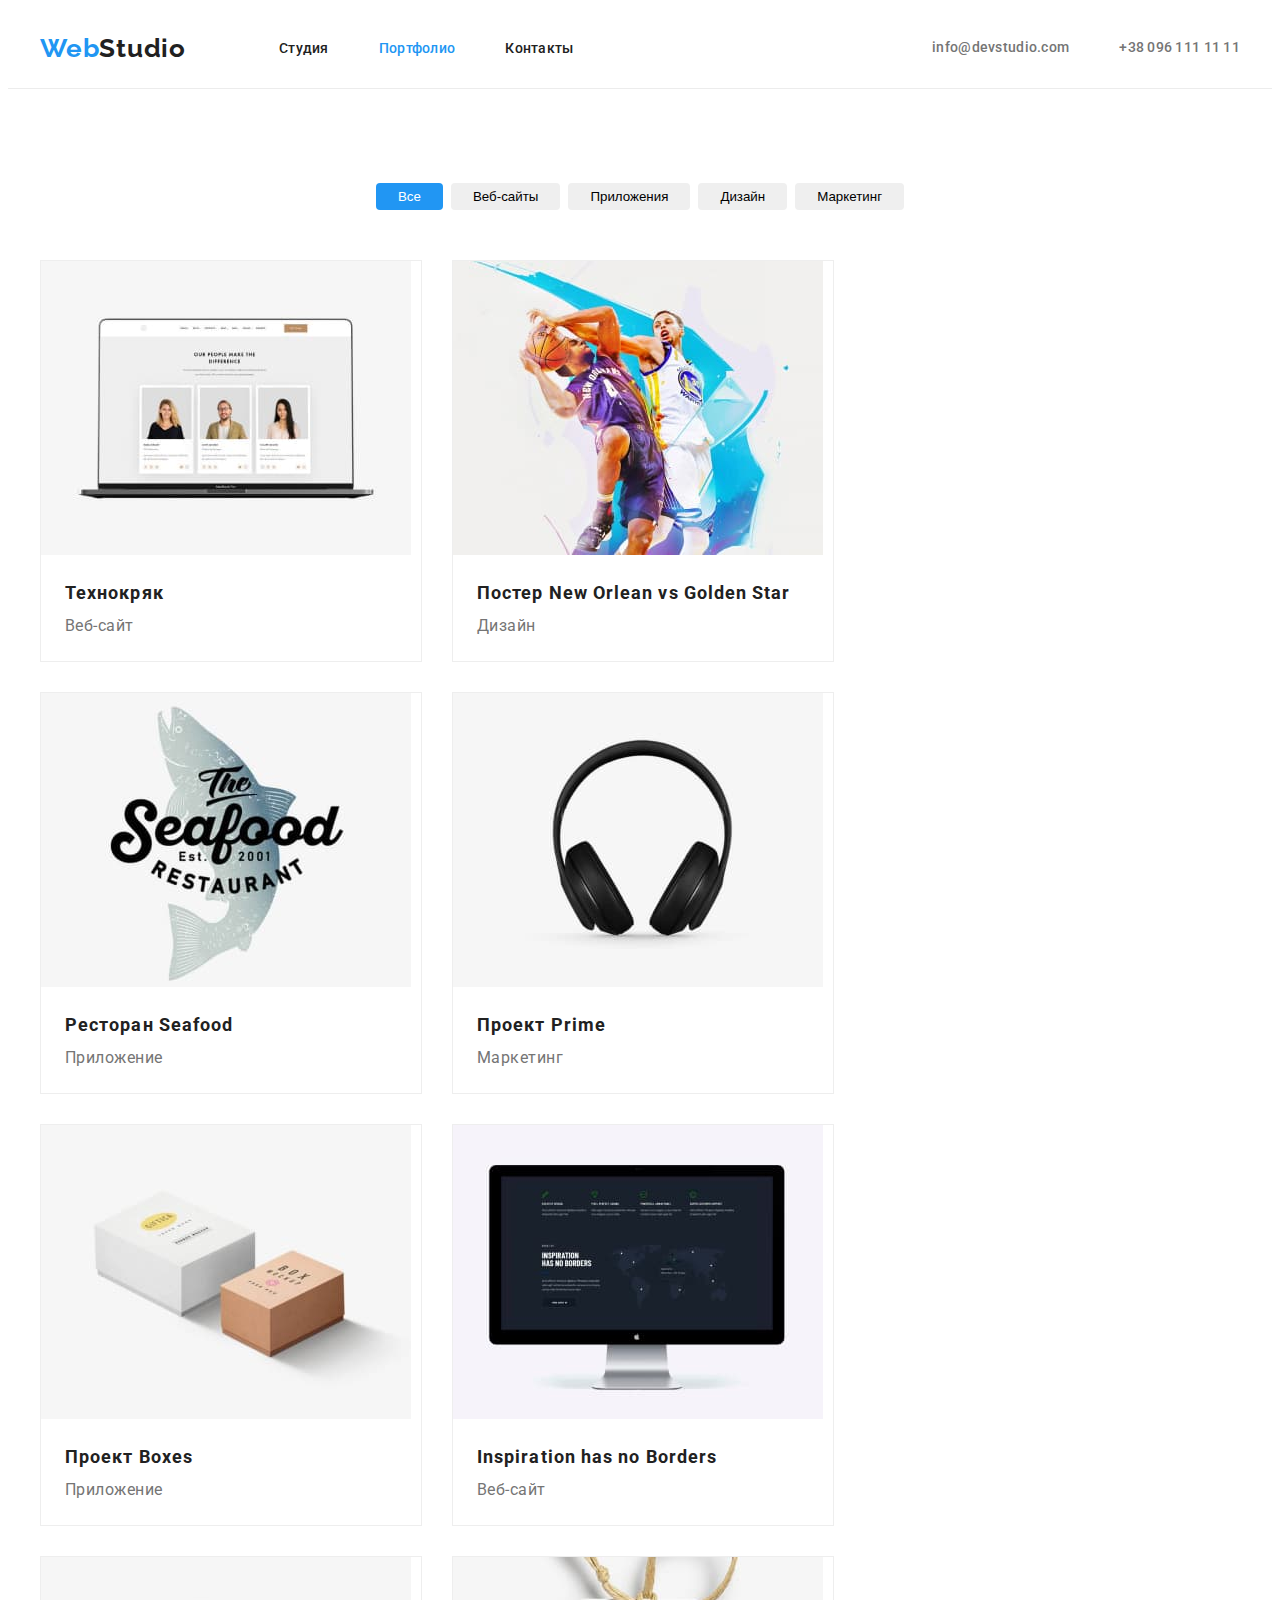
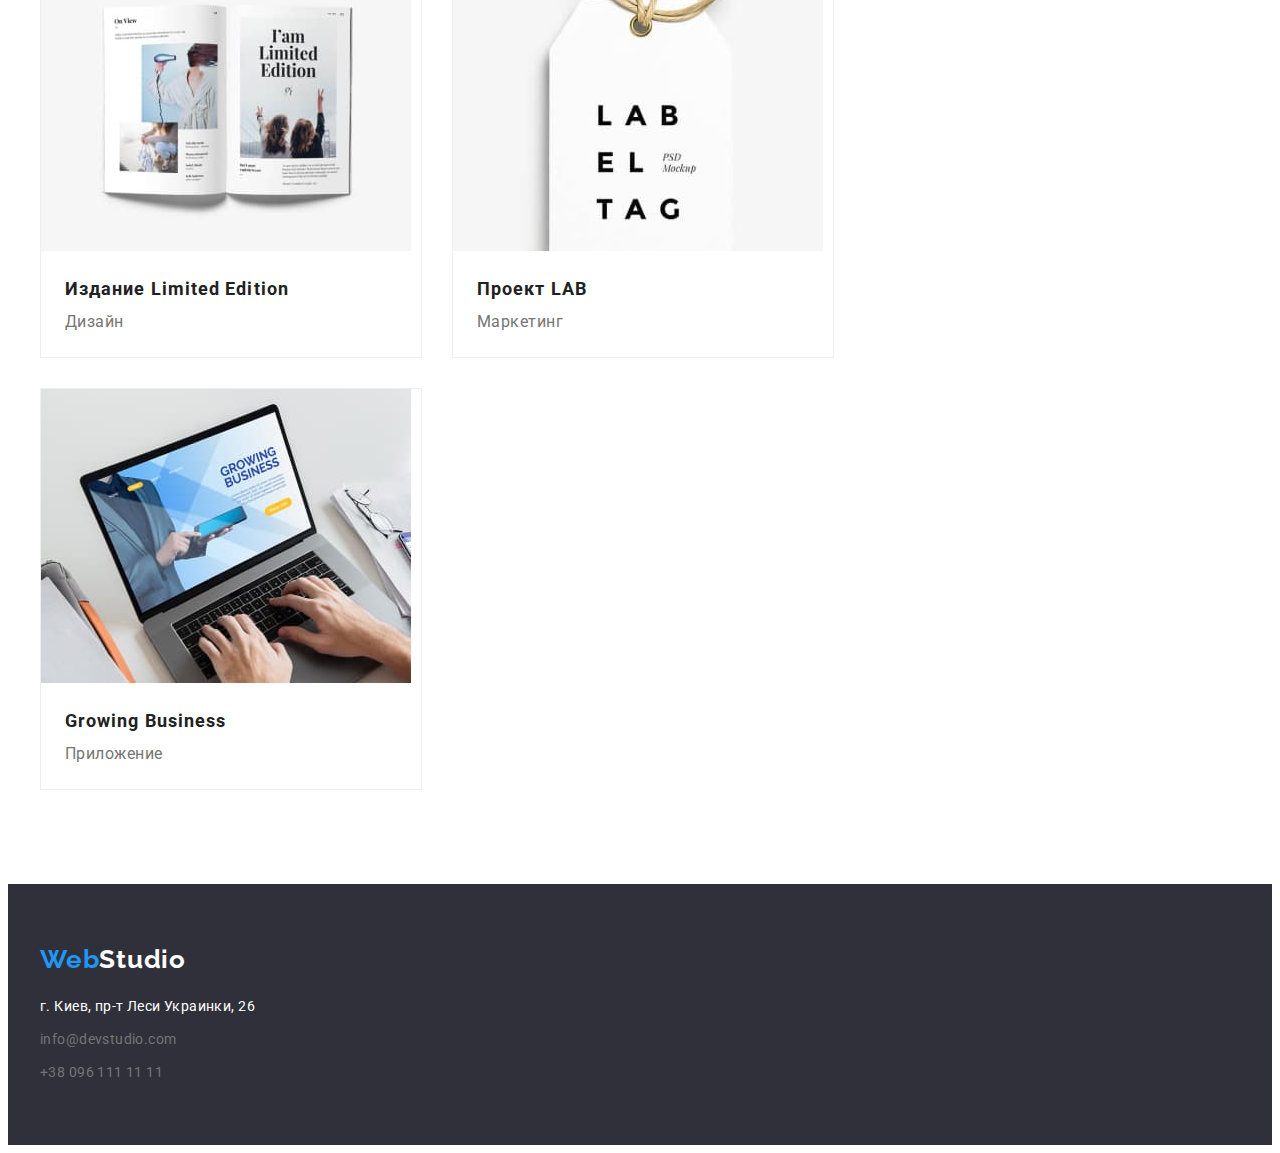
==== portfolio.html @ c8978621 "ДЗ_4" ====
<!DOCTYPE html>
<html lang="ru">
  <head>
    <meta charset="UTF-8" />
    <meta http-equiv="X-UA-Compatible" content="IE=edge" />
    <meta name="viewport" content="width=device-width, initial-scale=1.0" />
    <title>Главная</title>
    <link rel="preconnect" href="https://fonts.googleapis.com" />
    <link rel="preconnect" href="https://fonts.gstatic.com" crossorigin />
    <link
      href="https://fonts.googleapis.com/css2?family=Raleway:wght@700&family=Roboto:wght@400;500;700;900&display=swap"
      rel="stylesheet"
    />
    <link
      rel="stylesheet"
      href="https://cdnjs.cloudflare.com/ajax/libs/modern-normalize/1.1.0/modern-normalize.min.css"
      integrity="sha512-wpPYUAdjBVSE4KJnH1VR1HeZfpl1ub8YT/NKx4PuQ5NmX2tKuGu6U/JRp5y+Y8XG2tV+wKQpNHVUX03MfMFn9Q=="
      crossorigin="anonymous"
      referrerpolicy="no-referrer"
    />
    <link rel="stylesheet" href="./css/styles.css" />
  </head>

  <body>
    <!--Header-->
    <header class="header">
      <div class="container main-nav">
        <nav class="nav">
          <a href="./index.html" class="logo"
            ><span class="logoheader">Web</span>Studio</a
          >
          <ul class="nav-links list-contacts">
            <li><a href="./index.html" class="nav-link">Студия</a></li>
            <li>
              <a href="./portfolio.html" class="nav-link current">Портфолио</a>
            </li>
            <li><a href="#" class="nav-link">Контакты</a></li>
          </ul>
        </nav>
        <ul class="contacts list info-list">
          <li>
            <a href="mailto:info@devstudio.com" class="contact"
              >info@devstudio.com</a
            >
          </li>
          <li>
            <a href="tel:+380961111111" class="contact">+38 096 111 11 11</a>
          </li>
        </ul>
      </div>
    </header>
    <main class="main">
      <section class="works section">
        <div class="container">
          <ul class="button-list">
            <li class="work-button">
              <button type="button" class="secondary-button active">Все</button>
            </li>
            <li class="work-button">
              <button type="button" class="secondary-button">Веб-сайты</button>
            </li>
            <li class="work-button">
              <button type="button" class="secondary-button">Приложения</button>
            </li>
            <li class="work-button">
              <button type="button" class="secondary-button">Дизайн</button>
            </li>
            <li class="work-button">
              <button type="button" class="secondary-button last-button">
                Маркетинг
              </button>
            </li>
          </ul>
          <ul class="options-list">
            <li class="options">
              <img src="./images/pic8.jpg" alt="Экран" width="370" />
              <div class="options-description-wrapper">
                <h3 class="option-title">Технокряк</h3>
                <p class="option-text">Веб-сайт</p>
              </div>
            </li>
            <li class="options">
              <img src="./images/pic9.jpg" alt="Баскетбол" width="370" />
              <div class="options-description-wrapper">
                <h3 class="option-title">Постер New Orlean vs Golden Star</h3>
                <p class="option-text">Дизайн</p>
              </div>
            </li>
            <li class="options">
              <img src="./images/pic10.jpg" alt="Рыба" width="370" />
              <div class="options-description-wrapper">
                <h3 class="option-title">Ресторан Seafood</h3>
                <p class="option-text">Приложение</p>
              </div>
            </li>
            <li class="options">
              <img src="./images/pic11.jpg" alt="Наушники" width="370" />
              <div class="options-description-wrapper">
                <h3 class="option-title">Проект Prime</h3>
                <p class="option-text">Маркетинг</p>
              </div>
            </li>
            <li class="options">
              <img src="./images/pic12.jpg" alt="Коробки" width="370" />
              <div class="options-description-wrapper">
                <h3 class="option-title">Проект Boxes</h3>
                <p class="option-text">Приложение</p>
              </div>
            </li>
            <li class="options">
              <img src="./images/pic13.jpg" alt="Монитор" width="370" />
              <div class="options-description-wrapper">
                <h3 class="option-title">Inspiration has no Borders</h3>
                <p class="option-text">Веб-сайт</p>
              </div>
            </li>
            <li class="options">
              <img src="./images/pic14.jpg" alt="Книга" width="370" />
              <div class="options-description-wrapper">
                <h3 class="option-title">Издание Limited Edition</h3>
                <p class="option-text">Дизайн</p>
              </div>
            </li>
            <li class="options">
              <img src="./images/pic15.jpg" alt="Бирка" width="370" />
              <div class="options-description-wrapper">
                <h3 class="option-title">Проект LAB</h3>
                <p class="option-text">Маркетинг</p>
              </div>
            </li>
            <li class="options">
              <img src="./images/pic16.jpg" alt="Ноутбук" width="370" />
              <div class="options-description-wrapper">
                <h3 class="option-title">Growing Business</h3>
                <p class="option-text">Приложение</p>
              </div>
            </li>
          </ul>
        </div>
      </section>
    </main>
    <!--Footer-->
    <footer class="footer">
      <div class="container main-footer">
        <a href="./index.html" class="logo-second"
          >Web<span class="logofooter">Studio</span></a
        >
        <address>
          <ul class="address">
            <li>
              <a
                href="https://www.google.com/maps/d/u/0/viewer?msa=0&mid=10uSM3H-mIU3GznYo2szRIEphczw&ll=50.42732700000001%2C30.538092&z=17"
                class="location"
                >г. Киев, пр-т Леси Украинки, 26</a
              >
            </li>
            <li>
              <a href="mailto:info@devstudio.com" class="footer-list"
                >info@devstudio.com</a
              >
            </li>
            <li>
              <a href="tel:+380961111111" class="footer-list"
                >+38 096 111 11 11</a
              >
            </li>
          </ul>
        </address>
      </div>
    </footer>
  </body>
</html>
---- css/styles.css ----
:root {
  --primary-text-color: #757575;
  --main-color: #212121;
  --secondary-color: #ffffff;
  --third-color: #f5f4fa;
  --accent-color: #2196f3;
}
body {
  font-family: "Roboto", Arial, sans-serif;
  font-size: 14px;
  line-height: 1.714;
  color: var(--primary-text-color);
  background-color: var(--secondary-color);
  box-sizing: border-box;
}
h1,
h2,
h3,
h4,
h5,
h6,
p,
ul {
  margin: 0;
  padding: 0;
}
ul {
  list-style: none;
}
.invisible {
  display: none;
}
.container {
  width: 1200px;
  padding-left: 15px;
  padding-right: 15px;
  margin: 0 auto;
}

/* Header */
header {
  border-bottom: 1px solid #ececec;
  background-color: var(--secondary-color);
}
.logo {
  text-decoration: none;
  font-family: "Raleway", Arial, sans-serif;
  font-weight: bold;
  font-size: 26px;
  line-height: 1.19;
  letter-spacing: 0.03em;
  color: var(--main-color);
}
.logoheader {
  color: var(--accent-color);
}
.info-list {
  margin-left: auto;
}

/* Main Navigation */
.main-nav,
.nav {
  display: flex;
  align-items: center;
}
.list li {
  margin-left: 50px;
}
.nav-contacts {
  margin-left: 93px;
}
.list-contacts {
  align-items: center;
  display: flex;
  margin-left: 93px;
}
.list-contacts li:not(:last-child) {
  margin-right: 50px;
}
.list-contacts .nav-link {
  display: block;
  padding-top: 32px;
  padding-bottom: 32px;
}
.list-contacts .nav-link:last-child {
  margin-right: 0;
}
.contacts li:first-child {
  margin-left: 0;
}
.nav-link {
  text-decoration: none;
  font-weight: 500;
  font-size: 14px;
  line-height: 1.15;
  letter-spacing: 0.02em;
  color: var(--main-color);
}
.nav-link:hover {
  color: var(--accent-color);
}
.nav-link:focus {
  color: var(--accent-color);
}

/* Contact Information*/
.list {
  display: flex;
}
.contact {
  text-decoration: none;
  font-weight: 500;
  font-size: 14px;
  line-height: 1.15;
  letter-spacing: 0.02em;
  color: var(--primary-text-color);
}
.contact:hover {
  color: var(--accent-color);
}
.contact:focus {
  color: var(--accent-color);
}

/*Hero Section */
.hero-section {
  background-color: #2f303a;
  text-align: center;
  padding: 200px 0;
}

h1 {
  max-width: 696px;
  margin-bottom: 30px;
  margin-left: auto;
  margin-right: auto;
  font-weight: 900;
  font-size: 44px;
  line-height: 1.36;
  text-align: center;
  letter-spacing: 0.06em;
  text-transform: uppercase;
  color: var(--secondary-color);
}
.primary-button {
  font-family: "Roboto", Arial, sans-serif;
  font-weight: bold;
  font-size: 16px;
  line-height: 1.875;
  background-color: var(--accent-color);
  color: var(--secondary-color);
  box-shadow: 0px 4px 4px rgba(0, 0, 0, 0.15);
  border: none;
  cursor: pointer;
  border-radius: 4px;
  text-align: center;
  padding: 10px 32px;
}

/*Advantages */
.advantages {
  padding-bottom: 0;
}
.advantages-title {
  margin-bottom: 10px;
  font-weight: bold;
  font-size: 14px;
  line-height: 1.15;
  letter-spacing: 0.03em;
  text-transform: uppercase;
  color: var(--main-color);
}
.advantages-text {
  font-weight: normal;
  font-size: 14px;
  line-height: 1.71;
  letter-spacing: 0.03em;
}
.advantage:not(:last-child) {
  margin-right: 30px;
}
.advantages li:last-child {
  padding-right: 0;
}
.menu-list {
  display: flex;
  justify-content: center;
}
.menu-list .advantage {
  width: 270px;
}
.advantages-icon {
  background: var(--third-color);
  border-radius: 4px;
  margin-bottom: 30px;
  width: 270px;
  height: 120px;
}
.advantages-logo {
  display: block;
  margin: 25px auto;
}

/*Examples */
.example-title {
  font-weight: bold;
  font-size: 36px;
  line-height: 1.166;
  text-align: center;
  letter-spacing: 0.03em;
  color: var(--main-color);
}
.example-title,
.team-header {
  margin-bottom: 30px;
}
.example {
  list-style: none;
}
.examples-list {
  display: flex;
  justify-content: center;
}
.example:not(:last-child) {
  margin-right: 30px;
}

/*Team Members */
.team-name {
  display: flex;
  align-items: center;
}
.team-member:not(:last-child) {
  margin-right: 30px;
}
.team-member {
  box-shadow: 0px 1px 3px rgba(0, 0, 0, 0.12), 0px 1px 1px rgba(0, 0, 0, 0.14),
    0px 2px 1px rgba(0, 0, 0, 0.2);
  border-radius: 0px 0px 4px 4px;
}
.options {
  list-style: none;
}
.option-title {
  font-weight: bold;
  font-size: 18px;
  line-height: 2;
  letter-spacing: 0.06em;
  color: var(--main-color);
}
.option-text {
  font-weight: normal;
  font-size: 16px;
  line-height: 1.875;
  letter-spacing: 0.03em;
}
.team-header,
.clients-header {
  font-weight: bold;
  font-size: 36px;
  line-height: 1.17;
  text-align: center;
  letter-spacing: 0.03em;
  color: var(--main-color);
}
.team-title {
  font-weight: 500;
  font-size: 16px;
  line-height: 1.1875;
  text-align: center;
  letter-spacing: 0.03em;
  color: var(--main-color);
}
.team-text {
  font-weight: normal;
  font-size: 16px;
  line-height: 1.1875;
  text-align: center;
  letter-spacing: 0.03em;
}
.team-title {
  margin-bottom: 10px;
}
.section {
  padding-top: 94px;
  padding-bottom: 94px;
  background-color: var(--secondary-color);
}
.section.advantages {
  padding-bottom: 0;
}
.team-description {
  padding: 30px 0;
}
.team {
  background-color: var(--third-color);
}
.work {
  list-style: none;
}

/* footer */
footer {
  padding: 60px 0;
  background-color: #2f303a;
}
.logo-second {
  text-decoration: none;
  font-family: "Raleway", Arial, sans-serif;
  font-style: normal;
  font-weight: bold;
  font-size: 26px;
  line-height: 31px;
  letter-spacing: 0.03em;
  color: var(--accent-color);
  display: block;
  margin-bottom: 20px;
}
.logofooter {
  color: var(--secondary-color);
}
address {
  font-style: normal;
  font-weight: normal;
  font-size: 14px;
  line-height: 1.714;
  letter-spacing: 0.03em;
  color: var(--primary-text-color5);
  margin-bottom: 0;
}
.address li:not(:last-child) {
  margin-bottom: 9px;
}
.location {
  text-decoration: none;
  color: var(--secondary-color);
}
.footer-list {
  text-decoration: none;
  color: var(--primary-text-color);
}

/*Клиенты */
.clients-icon,
.social-contacts {
  display: flex;
  align-items: center;
}
.client:not(:last-child) {
  margin: 30px;
}
.client {
  border: 1px solid #afb1b8;
  box-sizing: border-box;
  border-radius: 4px;
  width: 170px;
  height: 92px;
}

/* Portfolio */
img {
  display: block;
  max-width: 100%;
  height: auto;
}
.work-button {
  font-weight: 500;
  font-size: 16px;
  line-height: 1.625;
  text-align: center;
  letter-spacing: 0.03em;
}
.button-list {
  display: flex;
  justify-content: center;
  margin-bottom: 50px;
}
.secondary-button {
  padding: 6px 22px;
  margin-right: 8px;
  border: none;
  border-radius: 4px;
}
.active {
  color: var(--secondary-color);
  background-color: var(--accent-color);
}
.last-button {
  margin-right: 0;
}
.secondary-button:hover,
.secondary-button:focus {
  background-color: var(--accent-color);
  color: var(--secondary-color);
  cursor: pointer;
  color: var(--secondary-color);
}
.options-list {
  display: flex;
  flex-wrap: wrap;
  align-items: center;
  margin-right: -30px;
  margin-bottom: -30px;
}
.options-list .options {
  margin-right: 30px;
  margin-bottom: 30px;
  border: 1px solid #eeeeee;
  flex-basis: calc(100% / 3 - 30px);
}
.options-description-wrapper {
  padding: 20px 24px;
}
a.current:link,
a.current:visited {
  color: var(--accent-color);
  background-color: none;
}
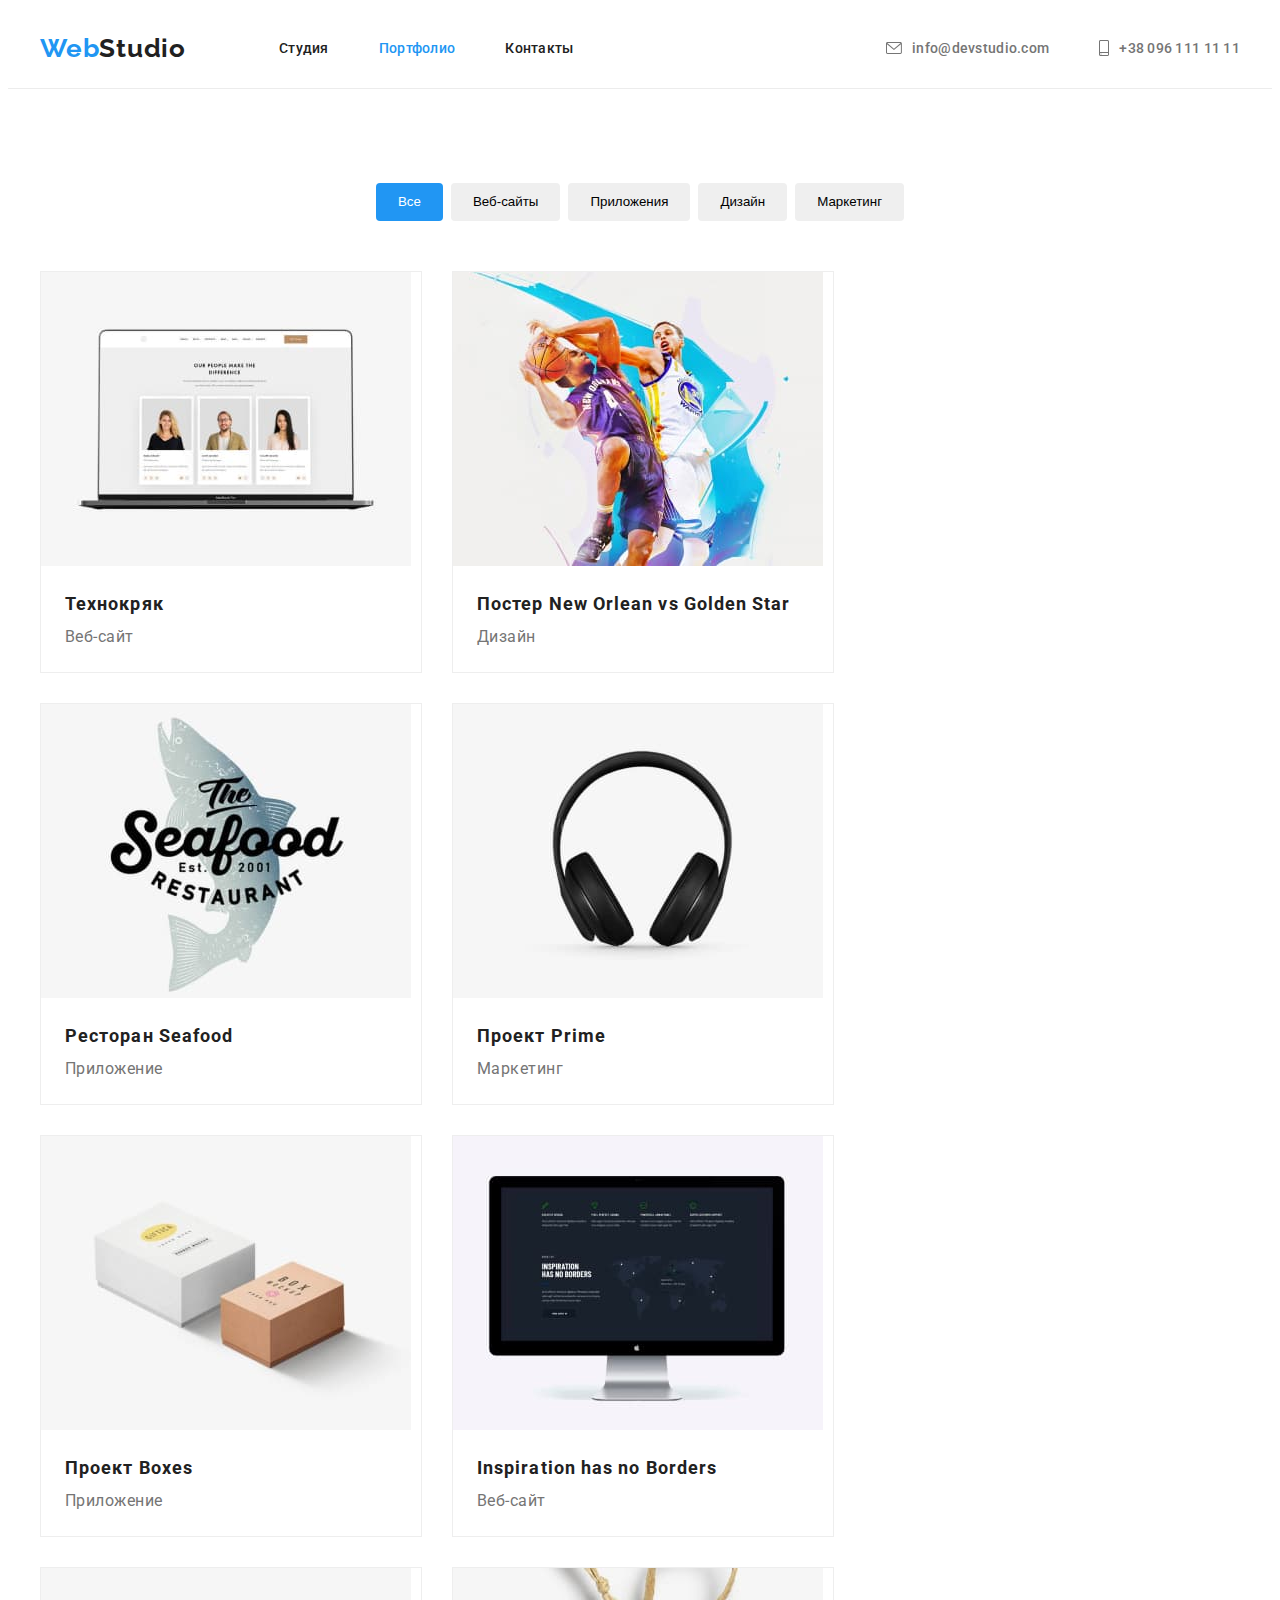
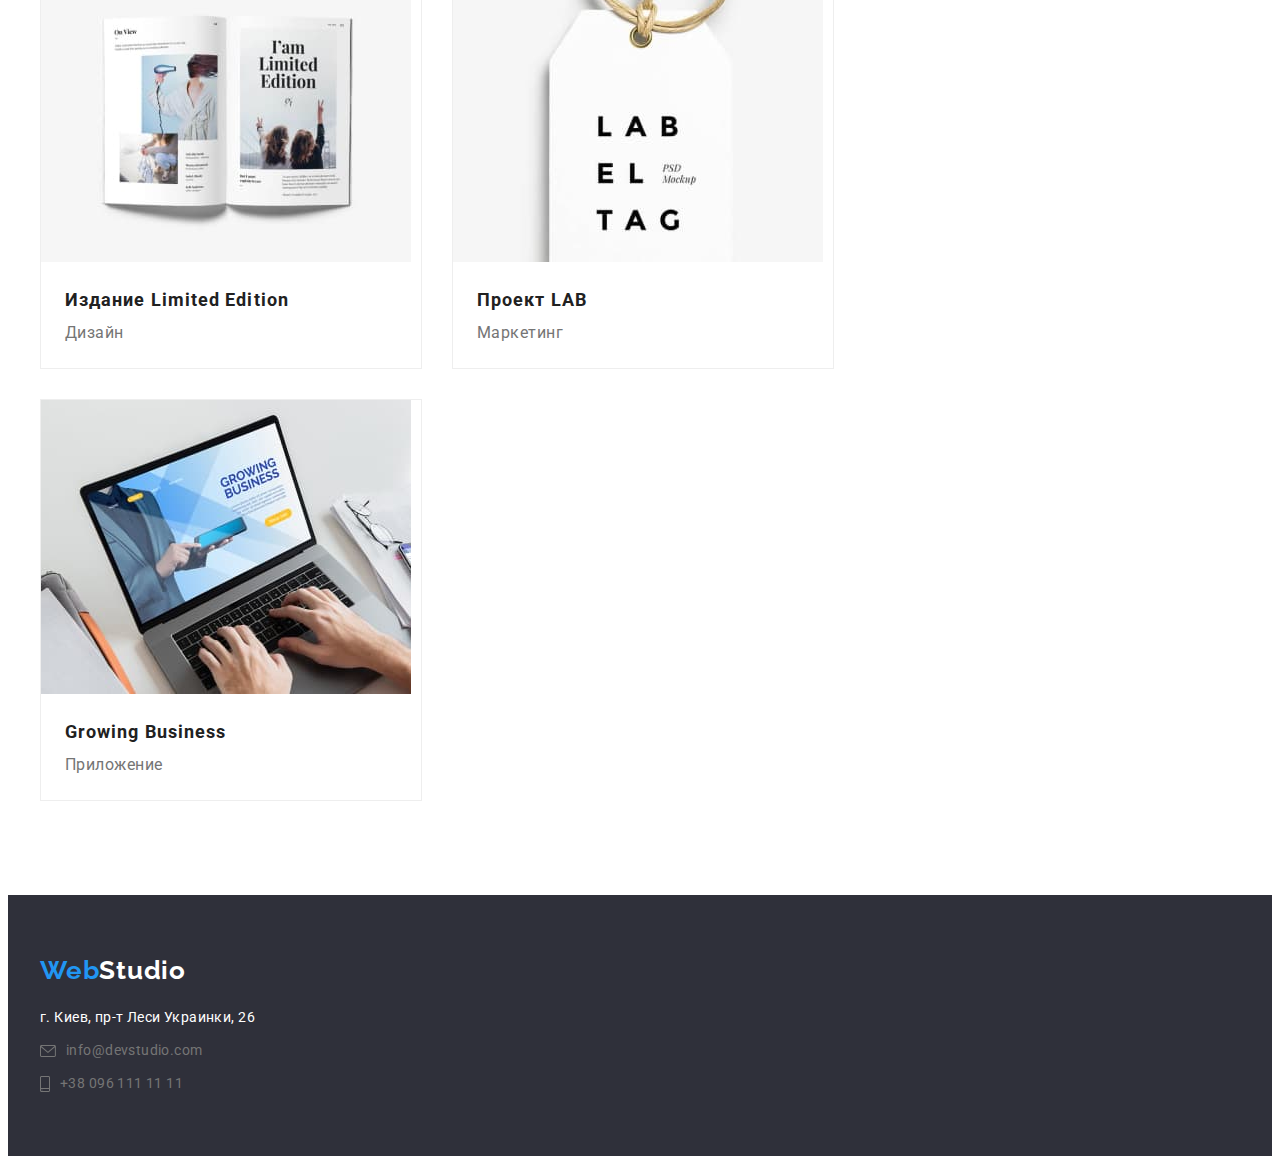
==== commit cf1306f2: "ДЗ_4 Правка_4" ====
--- a/portfolio.html
+++ b/portfolio.html
@@ -39,12 +39,18 @@
         </nav>
         <ul class="contacts list info-list">
           <li>
-            <a href="mailto:info@devstudio.com" class="contact"
+            <a href="mailto:info@devstudio.com" class="contact">
+              <svg class="contacts-icon" width="16px" height="12px">
+                <use href="./images/svg-sprite.svg#icon-envelope"></use></svg
               >info@devstudio.com</a
             >
           </li>
           <li>
-            <a href="tel:+380961111111" class="contact">+38 096 111 11 11</a>
+            <a href="tel:+380961111111" class="contact"
+              ><svg class="contacts-icon" width="10px" height="16px">
+                <use href="./images/svg-sprite.svg#icon-smartphone"></use></svg
+              >+38 096 111 11 11</a
+            >
           </li>
         </ul>
       </div>
@@ -156,11 +162,17 @@
             </li>
             <li>
               <a href="mailto:info@devstudio.com" class="footer-list"
+                ><svg class="contacts-icon" width="16px" height="12px">
+                  <use href="./images/svg-sprite.svg#icon-envelope"></use></svg
                 >info@devstudio.com</a
               >
             </li>
             <li>
               <a href="tel:+380961111111" class="footer-list"
+                ><svg class="contacts-icon" width="10px" height="16px">
+                  <use
+                    href="./images/svg-sprite.svg#icon-smartphone"
+                  ></use></svg
                 >+38 096 111 11 11</a
               >
             </li>
--- a/css/styles.css
+++ b/css/styles.css
@@ -109,6 +109,8 @@
   display: flex;
 }
 .contact {
+  display: flex;
+  align-items: center;
   text-decoration: none;
   font-weight: 500;
   font-size: 14px;
@@ -122,12 +124,21 @@
 .contact:focus {
   color: var(--accent-color);
 }
+.contacts-icon {
+  margin-right: 10px;
+  fill: currentColor;
+}
 
 /*Hero Section */
 .hero-section {
-  background-color: #2f303a;
+  max-width: 1600px;
+  margin: 0 auto;
   text-align: center;
   padding: 200px 0;
+  background: url("../images/Overlay.jpg"), rgba(47, 48, 58, 0.4);
+  background-size: cover;
+  background-repeat: no-repeat;
+  background-position: left top;
 }
 
 h1 {
@@ -191,16 +202,15 @@
   width: 270px;
 }
 .advantages-icon {
+  display: flex;
+  align-items: center;
+  justify-content: center;
   background: var(--third-color);
   border-radius: 4px;
   margin-bottom: 30px;
   width: 270px;
   height: 120px;
 }
-.advantages-logo {
-  display: block;
-  margin: 25px auto;
-}
 
 /*Examples */
 .example-title {
@@ -238,6 +248,35 @@
   box-shadow: 0px 1px 3px rgba(0, 0, 0, 0.12), 0px 1px 1px rgba(0, 0, 0, 0.14),
     0px 2px 1px rgba(0, 0, 0, 0.2);
   border-radius: 0px 0px 4px 4px;
+  background-color: #ffffff;
+}
+.social-icons {
+  color: var(--primary-text-color);
+  display: inline-flex;
+  align-items: center;
+  justify-content: center;
+}
+.social-icons:not(:last-child) {
+  margin-right: 10px;
+}
+.social-icon {
+  fill: #afb1b8;
+}
+.social-link {
+  display: block;
+  width: 44px;
+  height: 44px;
+  border-radius: 50%;
+  text-align: center;
+  padding-top: 12px;
+  padding-bottom: 12px;
+}
+.social-link:hover .social-icon {
+  fill: currentColor;
+}
+.social-link:hover {
+  color: var(--secondary-color);
+  background-color: var(--accent-color);
 }
 .options {
   list-style: none;
@@ -278,6 +317,7 @@
   line-height: 1.1875;
   text-align: center;
   letter-spacing: 0.03em;
+  margin-bottom: 16px;
 }
 .team-title {
   margin-bottom: 10px;
@@ -305,6 +345,13 @@
   padding: 60px 0;
   background-color: #2f303a;
 }
+.footer-blocks {
+  display: flex;
+  align-items: flex-start;
+}
+.footer-block:not(:last-child) {
+  margin-right: 70px;
+}
 .logo-second {
   text-decoration: none;
   font-family: "Raleway", Arial, sans-serif;
@@ -320,6 +367,41 @@
 .logofooter {
   color: var(--secondary-color);
 }
+.join-title {
+  font-weight: bold;
+  font-size: 14px;
+  line-height: 18px;
+  letter-spacing: 0.03em;
+  text-transform: uppercase;
+  color: var(--secondary-color);
+}
+.join-list {
+  display: flex;
+  align-items: center;
+}
+.join-link {
+  color: var(--third-color);
+  background: rgba(255, 255, 255, 0.1);
+  display: block;
+  width: 44px;
+  height: 44px;
+  border-radius: 50%;
+  text-align: center;
+  padding-top: 12px;
+  padding-bottom: 12px;
+  margin-top: 20px;
+}
+.social-icon-footer {
+  color: var(--secondary-color);
+}
+.join-link:hover {
+  background-color: var(--accent-color);
+}
+
+.social-icons:not(:last-child) {
+  margin-right: 10px;
+}
+
 address {
   font-style: normal;
   font-weight: normal;
@@ -337,25 +419,42 @@
   color: var(--secondary-color);
 }
 .footer-list {
+  display: flex;
+  align-items: center;
   text-decoration: none;
   color: var(--primary-text-color);
 }
 
 /*Клиенты */
-.clients-icon,
-.social-contacts {
-  display: flex;
-  align-items: center;
+.social-contacts,
+.clients-icon {
+  display: flex;
+  align-items: center;
+  justify-content: center;
 }
 .client:not(:last-child) {
-  margin: 30px;
+  margin-right: 30px;
 }
 .client {
-  border: 1px solid #afb1b8;
-  box-sizing: border-box;
-  border-radius: 4px;
+  text-align: center;
+}
+.client-link {
+  color: var(--primary-text-color);
+}
+.clients-icon {
+  margin-top: 50px;
+}
+.client-link {
+  padding: 16px 32px 16px 32px;
+  display: block;
   width: 170px;
   height: 92px;
+  border: 1px solid #afb1b8;
+  border-radius: 4px;
+}
+.client-link:hover {
+  color: var(--accent-color);
+  border-color: var(--accent-color);
 }
 
 /* Portfolio */
@@ -377,8 +476,10 @@
   margin-bottom: 50px;
 }
 .secondary-button {
+  display: block;
   padding: 6px 22px;
   margin-right: 8px;
+  line-height: 26px;
   border: none;
   border-radius: 4px;
 }
@@ -395,6 +496,8 @@
   color: var(--secondary-color);
   cursor: pointer;
   color: var(--secondary-color);
+  box-shadow: 0px 3px 1px rgba(0, 0, 0, 0.1), 0px 1px 2px rgba(0, 0, 0, 0.08),
+    0px 2px 2px rgba(0, 0, 0, 0.12);
 }
 .options-list {
   display: flex;
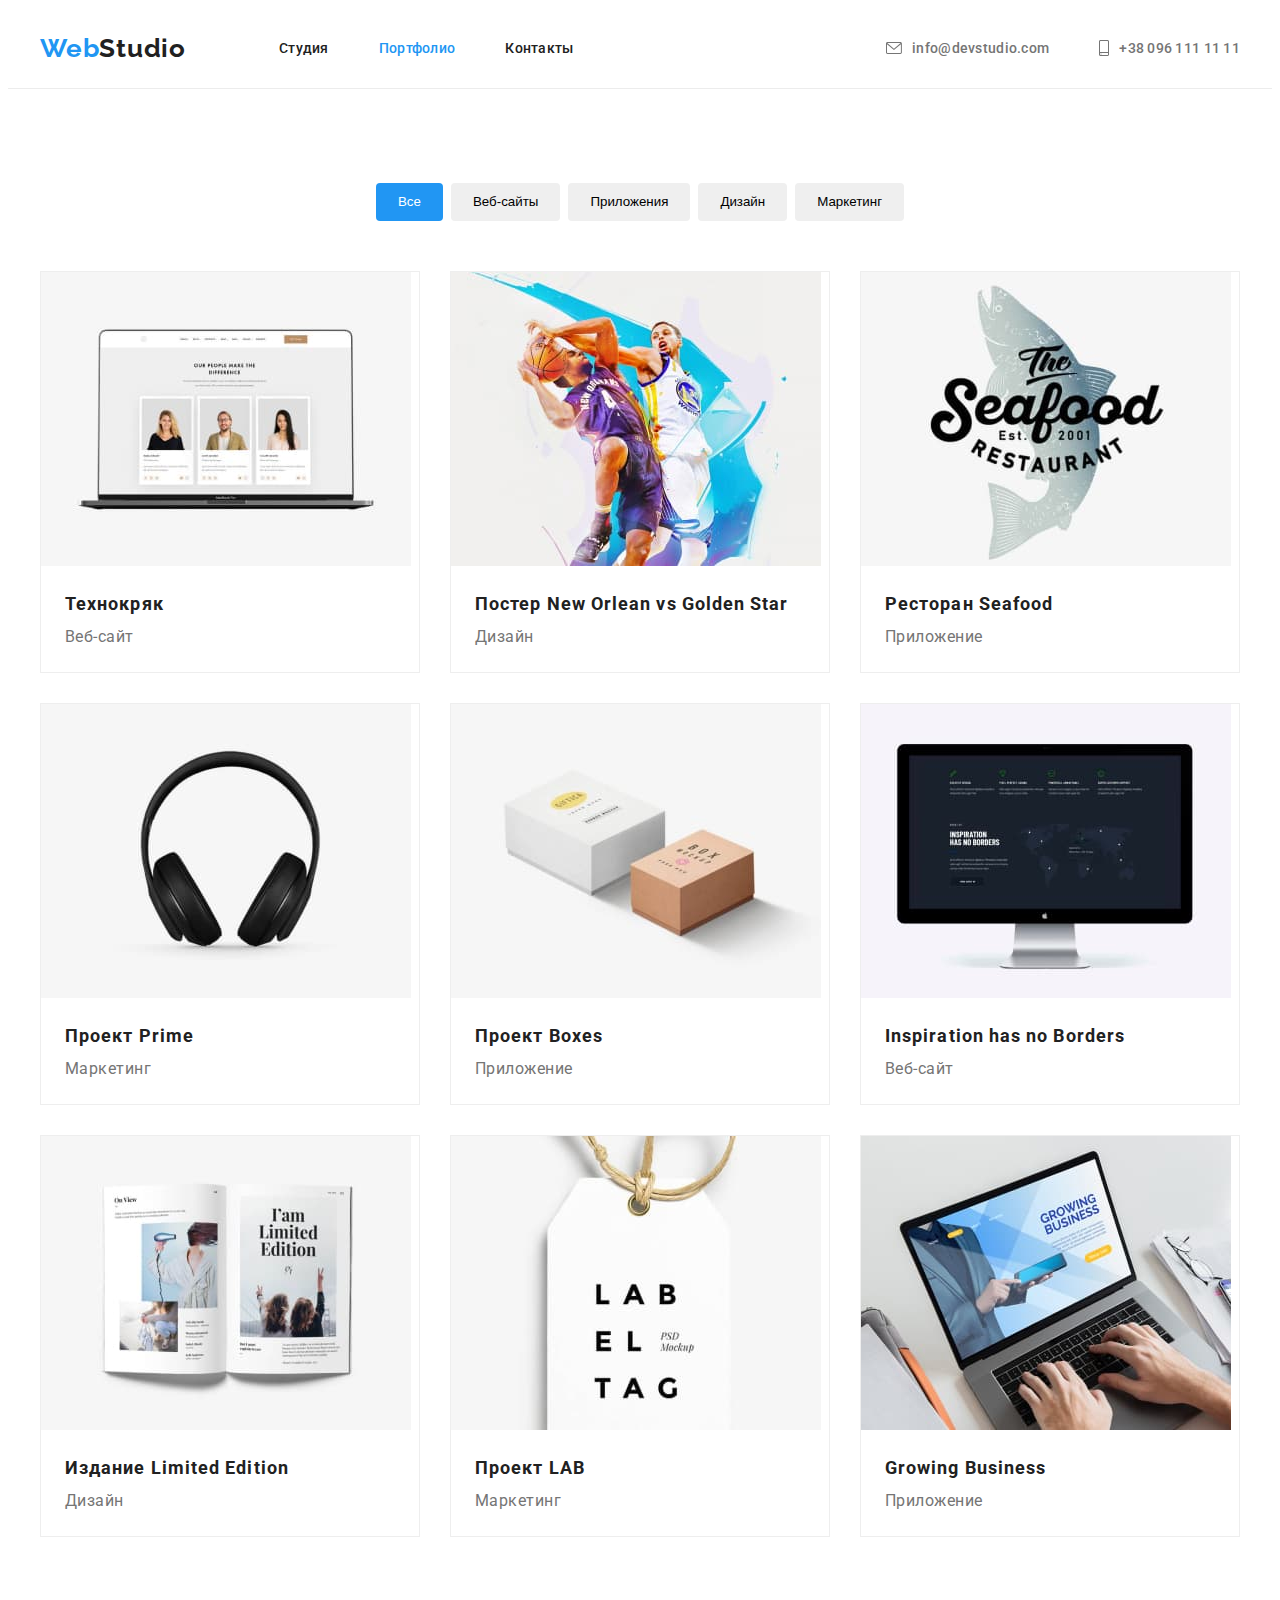
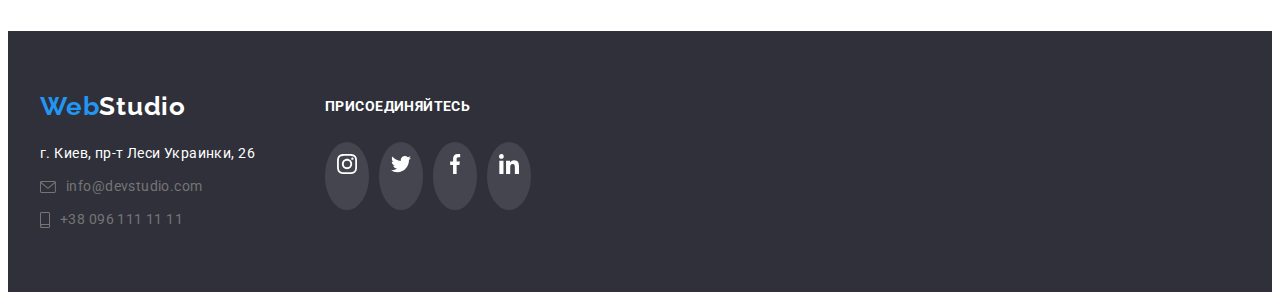
==== commit 6bcd525d: "ДЗ_4 Правка_5" ====
--- a/portfolio.html
+++ b/portfolio.html
@@ -79,67 +79,85 @@
           </ul>
           <ul class="options-list">
             <li class="options">
-              <img src="./images/pic8.jpg" alt="Экран" width="370" />
-              <div class="options-description-wrapper">
-                <h3 class="option-title">Технокряк</h3>
-                <p class="option-text">Веб-сайт</p>
-              </div>
-            </li>
-            <li class="options">
-              <img src="./images/pic9.jpg" alt="Баскетбол" width="370" />
-              <div class="options-description-wrapper">
-                <h3 class="option-title">Постер New Orlean vs Golden Star</h3>
-                <p class="option-text">Дизайн</p>
-              </div>
-            </li>
-            <li class="options">
-              <img src="./images/pic10.jpg" alt="Рыба" width="370" />
-              <div class="options-description-wrapper">
-                <h3 class="option-title">Ресторан Seafood</h3>
-                <p class="option-text">Приложение</p>
-              </div>
-            </li>
-            <li class="options">
-              <img src="./images/pic11.jpg" alt="Наушники" width="370" />
-              <div class="options-description-wrapper">
-                <h3 class="option-title">Проект Prime</h3>
-                <p class="option-text">Маркетинг</p>
-              </div>
-            </li>
-            <li class="options">
-              <img src="./images/pic12.jpg" alt="Коробки" width="370" />
-              <div class="options-description-wrapper">
-                <h3 class="option-title">Проект Boxes</h3>
-                <p class="option-text">Приложение</p>
-              </div>
-            </li>
-            <li class="options">
-              <img src="./images/pic13.jpg" alt="Монитор" width="370" />
-              <div class="options-description-wrapper">
-                <h3 class="option-title">Inspiration has no Borders</h3>
-                <p class="option-text">Веб-сайт</p>
-              </div>
-            </li>
-            <li class="options">
-              <img src="./images/pic14.jpg" alt="Книга" width="370" />
-              <div class="options-description-wrapper">
-                <h3 class="option-title">Издание Limited Edition</h3>
-                <p class="option-text">Дизайн</p>
-              </div>
-            </li>
-            <li class="options">
-              <img src="./images/pic15.jpg" alt="Бирка" width="370" />
-              <div class="options-description-wrapper">
-                <h3 class="option-title">Проект LAB</h3>
-                <p class="option-text">Маркетинг</p>
-              </div>
-            </li>
-            <li class="options">
-              <img src="./images/pic16.jpg" alt="Ноутбук" width="370" />
-              <div class="options-description-wrapper">
-                <h3 class="option-title">Growing Business</h3>
-                <p class="option-text">Приложение</p>
-              </div>
+              <a href="#" class="option-link">
+                <img src="./images/pic8.jpg" alt="Экран" width="370" />
+                <div class="options-description-wrapper">
+                  <h3 class="option-title">Технокряк</h3>
+                  <p class="option-text">Веб-сайт</p>
+                </div>
+              </a>
+            </li>
+            <li class="options">
+              <a href="#" class="option-link">
+                <img src="./images/pic9.jpg" alt="Баскетбол" width="370" />
+                <div class="options-description-wrapper">
+                  <h3 class="option-title">Постер New Orlean vs Golden Star</h3>
+                  <p class="option-text">Дизайн</p>
+                </div>
+              </a>
+            </li>
+            <li class="options">
+              <a href="#" class="option-link">
+                <img src="./images/pic10.jpg" alt="Рыба" width="370" />
+                <div class="options-description-wrapper">
+                  <h3 class="option-title">Ресторан Seafood</h3>
+                  <p class="option-text">Приложение</p>
+                </div>
+              </a>
+            </li>
+            <li class="options">
+              <a href="#" class="option-link">
+                <img src="./images/pic11.jpg" alt="Наушники" width="370" />
+                <div class="options-description-wrapper">
+                  <h3 class="option-title">Проект Prime</h3>
+                  <p class="option-text">Маркетинг</p>
+                </div>
+              </a>
+            </li>
+            <li class="options">
+              <a href="#" class="option-link">
+                <img src="./images/pic12.jpg" alt="Коробки" width="370" />
+                <div class="options-description-wrapper">
+                  <h3 class="option-title">Проект Boxes</h3>
+                  <p class="option-text">Приложение</p>
+                </div>
+              </a>
+            </li>
+            <li class="options">
+              <a href="#" class="option-link">
+                <img src="./images/pic13.jpg" alt="Монитор" width="370" />
+                <div class="options-description-wrapper">
+                  <h3 class="option-title">Inspiration has no Borders</h3>
+                  <p class="option-text">Веб-сайт</p>
+                </div>
+              </a>
+            </li>
+            <li class="options">
+              <a href="#" class="option-link">
+                <img src="./images/pic14.jpg" alt="Книга" width="370" />
+                <div class="options-description-wrapper">
+                  <h3 class="option-title">Издание Limited Edition</h3>
+                  <p class="option-text">Дизайн</p>
+                </div>
+              </a>
+            </li>
+            <li class="options">
+              <a href="#" class="option-link">
+                <img src="./images/pic15.jpg" alt="Бирка" width="370" />
+                <div class="options-description-wrapper">
+                  <h3 class="option-title">Проект LAB</h3>
+                  <p class="option-text">Маркетинг</p>
+                </div>
+              </a>
+            </li>
+            <li class="options">
+              <a href="#" class="option-link">
+                <img src="./images/pic16.jpg" alt="Ноутбук" width="370" />
+                <div class="options-description-wrapper">
+                  <h3 class="option-title">Growing Business</h3>
+                  <p class="option-text">Приложение</p>
+                </div>
+              </a>
             </li>
           </ul>
         </div>
@@ -147,37 +165,78 @@
     </main>
     <!--Footer-->
     <footer class="footer">
-      <div class="container main-footer">
-        <a href="./index.html" class="logo-second"
-          >Web<span class="logofooter">Studio</span></a
-        >
-        <address>
-          <ul class="address">
-            <li>
-              <a
-                href="https://www.google.com/maps/d/u/0/viewer?msa=0&mid=10uSM3H-mIU3GznYo2szRIEphczw&ll=50.42732700000001%2C30.538092&z=17"
-                class="location"
-                >г. Киев, пр-т Леси Украинки, 26</a
-              >
-            </li>
-            <li>
-              <a href="mailto:info@devstudio.com" class="footer-list"
-                ><svg class="contacts-icon" width="16px" height="12px">
-                  <use href="./images/svg-sprite.svg#icon-envelope"></use></svg
-                >info@devstudio.com</a
-              >
-            </li>
-            <li>
-              <a href="tel:+380961111111" class="footer-list"
-                ><svg class="contacts-icon" width="10px" height="16px">
-                  <use
-                    href="./images/svg-sprite.svg#icon-smartphone"
-                  ></use></svg
-                >+38 096 111 11 11</a
-              >
-            </li>
-          </ul>
-        </address>
+      <div class="container">
+        <ul class="footer-blocks">
+          <li class="footer-block">
+            <a href="./index.html" class="logo-second"
+              >Web<span class="logofooter">Studio</span></a
+            >
+            <address>
+              <ul class="address">
+                <li>
+                  <a
+                    href="https://www.google.com/maps/d/u/0/viewer?msa=0&mid=10uSM3H-mIU3GznYo2szRIEphczw&ll=50.42732700000001%2C30.538092&z=17"
+                    class="location"
+                    >г. Киев, пр-т Леси Украинки, 26</a
+                  >
+                </li>
+                <li>
+                  <a href="mailto:info@devstudio.com" class="footer-list"
+                    ><svg class="contacts-icon" width="16px" height="12px">
+                      <use
+                        href="./images/svg-sprite.svg#icon-envelope"
+                      ></use></svg
+                    >info@devstudio.com</a
+                  >
+                </li>
+                <li>
+                  <a href="tel:+380961111111" class="footer-list"
+                    ><svg class="contacts-icon" width="10px" height="16px">
+                      <use
+                        href="./images/svg-sprite.svg#icon-smartphone"
+                      ></use></svg
+                    >+38 096 111 11 11</a
+                  >
+                </li>
+              </ul>
+            </address>
+          </li>
+          <li class="footer-block">
+            <div class="join">
+              <h3 class="join-title">Присоединяйтесь</h3>
+              <ul class="join-list">
+                <li class="social-icons">
+                  <a href="#" class="join-link">
+                    <svg class="social-icon-footer" width="20px" height="20px">
+                      <use href="./images/svg-sprite.svg#icon-instagram"></use>
+                    </svg>
+                  </a>
+                </li>
+                <li class="social-icons">
+                  <a href="#" class="join-link">
+                    <svg class="social-icon-footer" width="20px" height="20px">
+                      <use href="./images/svg-sprite.svg#icon-twitter"></use>
+                    </svg>
+                  </a>
+                </li>
+                <li class="social-icons">
+                  <a href="#" class="join-link">
+                    <svg class="social-icon-footer" width="20px" height="20px">
+                      <use href="./images/svg-sprite.svg#icon-facebook"></use>
+                    </svg>
+                  </a>
+                </li>
+                <li class="social-icons">
+                  <a href="#" class="join-link">
+                    <svg class="social-icon-footer" width="20px" height="20px">
+                      <use href="./images/svg-sprite.svg#icon-linkedin"></use>
+                    </svg>
+                  </a>
+                </li>
+              </ul>
+            </div>
+          </li>
+        </ul>
       </div>
     </footer>
   </body>
--- a/css/styles.css
+++ b/css/styles.css
@@ -4,6 +4,7 @@
   --secondary-color: #ffffff;
   --third-color: #f5f4fa;
   --accent-color: #2196f3;
+  --logo-color: #afb1b8;
 }
 body {
   font-family: "Roboto", Arial, sans-serif;
@@ -135,7 +136,12 @@
   margin: 0 auto;
   text-align: center;
   padding: 200px 0;
-  background: url("../images/Overlay.jpg"), rgba(47, 48, 58, 0.4);
+  background-image: linear-gradient(
+      to bottom,
+      rgba(47, 48, 58, 0.4),
+      rgba(47, 48, 58, 0.4)
+    ),
+    url("../images/Overlay.jpg");
   background-size: cover;
   background-repeat: no-repeat;
   background-position: left top;
@@ -251,7 +257,6 @@
   background-color: #ffffff;
 }
 .social-icons {
-  color: var(--primary-text-color);
   display: inline-flex;
   align-items: center;
   justify-content: center;
@@ -259,10 +264,8 @@
 .social-icons:not(:last-child) {
   margin-right: 10px;
 }
-.social-icon {
-  fill: #afb1b8;
-}
 .social-link {
+  color: var(--primary-text-color);
   display: block;
   width: 44px;
   height: 44px;
@@ -271,12 +274,15 @@
   padding-top: 12px;
   padding-bottom: 12px;
 }
+.social-link:hover {
+  color: var(--secondary-color);
+  background-color: var(--accent-color);
+}
+.social-icon {
+  fill: #afb1b8;
+}
 .social-link:hover .social-icon {
   fill: currentColor;
-}
-.social-link:hover {
-  color: var(--secondary-color);
-  background-color: var(--accent-color);
 }
 .options {
   list-style: none;
@@ -340,6 +346,44 @@
   list-style: none;
 }
 
+/*Клиенты */
+.social-contacts,
+.clients-icon {
+  display: flex;
+  align-items: center;
+  justify-content: center;
+}
+.client:not(:last-child) {
+  margin-right: 30px;
+}
+.client {
+  display: flex;
+}
+.clients-icon {
+  margin-top: 50px;
+}
+.client-link {
+  align-items: center;
+  justify-content: center;
+  color: var(--primary-text-color);
+  padding: 16px 32px 16px 32px;
+  display: block;
+  width: 170px;
+  height: 92px;
+  border: 1px solid #afb1b8;
+  border-radius: 4px;
+}
+.client-link:hover {
+  color: var(--accent-color);
+  border-color: var(--accent-color);
+}
+.client-logo {
+  fill: var(--logo-color);
+}
+.client-link:hover .client-logo {
+  fill: currentColor;
+}
+
 /* footer */
 footer {
   padding: 60px 0;
@@ -370,7 +414,7 @@
 .join-title {
   font-weight: bold;
   font-size: 14px;
-  line-height: 18px;
+  line-height: 31px;
   letter-spacing: 0.03em;
   text-transform: uppercase;
   color: var(--secondary-color);
@@ -378,6 +422,7 @@
 .join-list {
   display: flex;
   align-items: center;
+  margin-top: 20px;
 }
 .join-link {
   color: var(--third-color);
@@ -389,15 +434,14 @@
   text-align: center;
   padding-top: 12px;
   padding-bottom: 12px;
-  margin-top: 20px;
-}
-.social-icon-footer {
-  color: var(--secondary-color);
 }
 .join-link:hover {
   background-color: var(--accent-color);
 }
 
+.social-icon-footer {
+  fill: var(--secondary-color);
+}
 .social-icons:not(:last-child) {
   margin-right: 10px;
 }
@@ -423,38 +467,6 @@
   align-items: center;
   text-decoration: none;
   color: var(--primary-text-color);
-}
-
-/*Клиенты */
-.social-contacts,
-.clients-icon {
-  display: flex;
-  align-items: center;
-  justify-content: center;
-}
-.client:not(:last-child) {
-  margin-right: 30px;
-}
-.client {
-  text-align: center;
-}
-.client-link {
-  color: var(--primary-text-color);
-}
-.clients-icon {
-  margin-top: 50px;
-}
-.client-link {
-  padding: 16px 32px 16px 32px;
-  display: block;
-  width: 170px;
-  height: 92px;
-  border: 1px solid #afb1b8;
-  border-radius: 4px;
-}
-.client-link:hover {
-  color: var(--accent-color);
-  border-color: var(--accent-color);
 }
 
 /* Portfolio */
@@ -499,17 +511,31 @@
   box-shadow: 0px 3px 1px rgba(0, 0, 0, 0.1), 0px 1px 2px rgba(0, 0, 0, 0.08),
     0px 2px 2px rgba(0, 0, 0, 0.12);
 }
+.option-link {
+  text-decoration: none;
+}
+.options {
+  background: #ffffff;
+  border: 1px solid #eeeeee;
+  box-sizing: border-box;
+}
+.options:hover {
+  box-shadow: 0px 1px 1px rgba(0, 0, 0, 0.12), 0px 4px 4px rgba(0, 0, 0, 0.06),
+    1px 4px 6px rgba(0, 0, 0, 0.16);
+}
 .options-list {
   display: flex;
   flex-wrap: wrap;
   align-items: center;
   margin-right: -30px;
   margin-bottom: -30px;
+}
+.option-text {
+  color: #757575;
 }
 .options-list .options {
   margin-right: 30px;
   margin-bottom: 30px;
-  border: 1px solid #eeeeee;
   flex-basis: calc(100% / 3 - 30px);
 }
 .options-description-wrapper {
